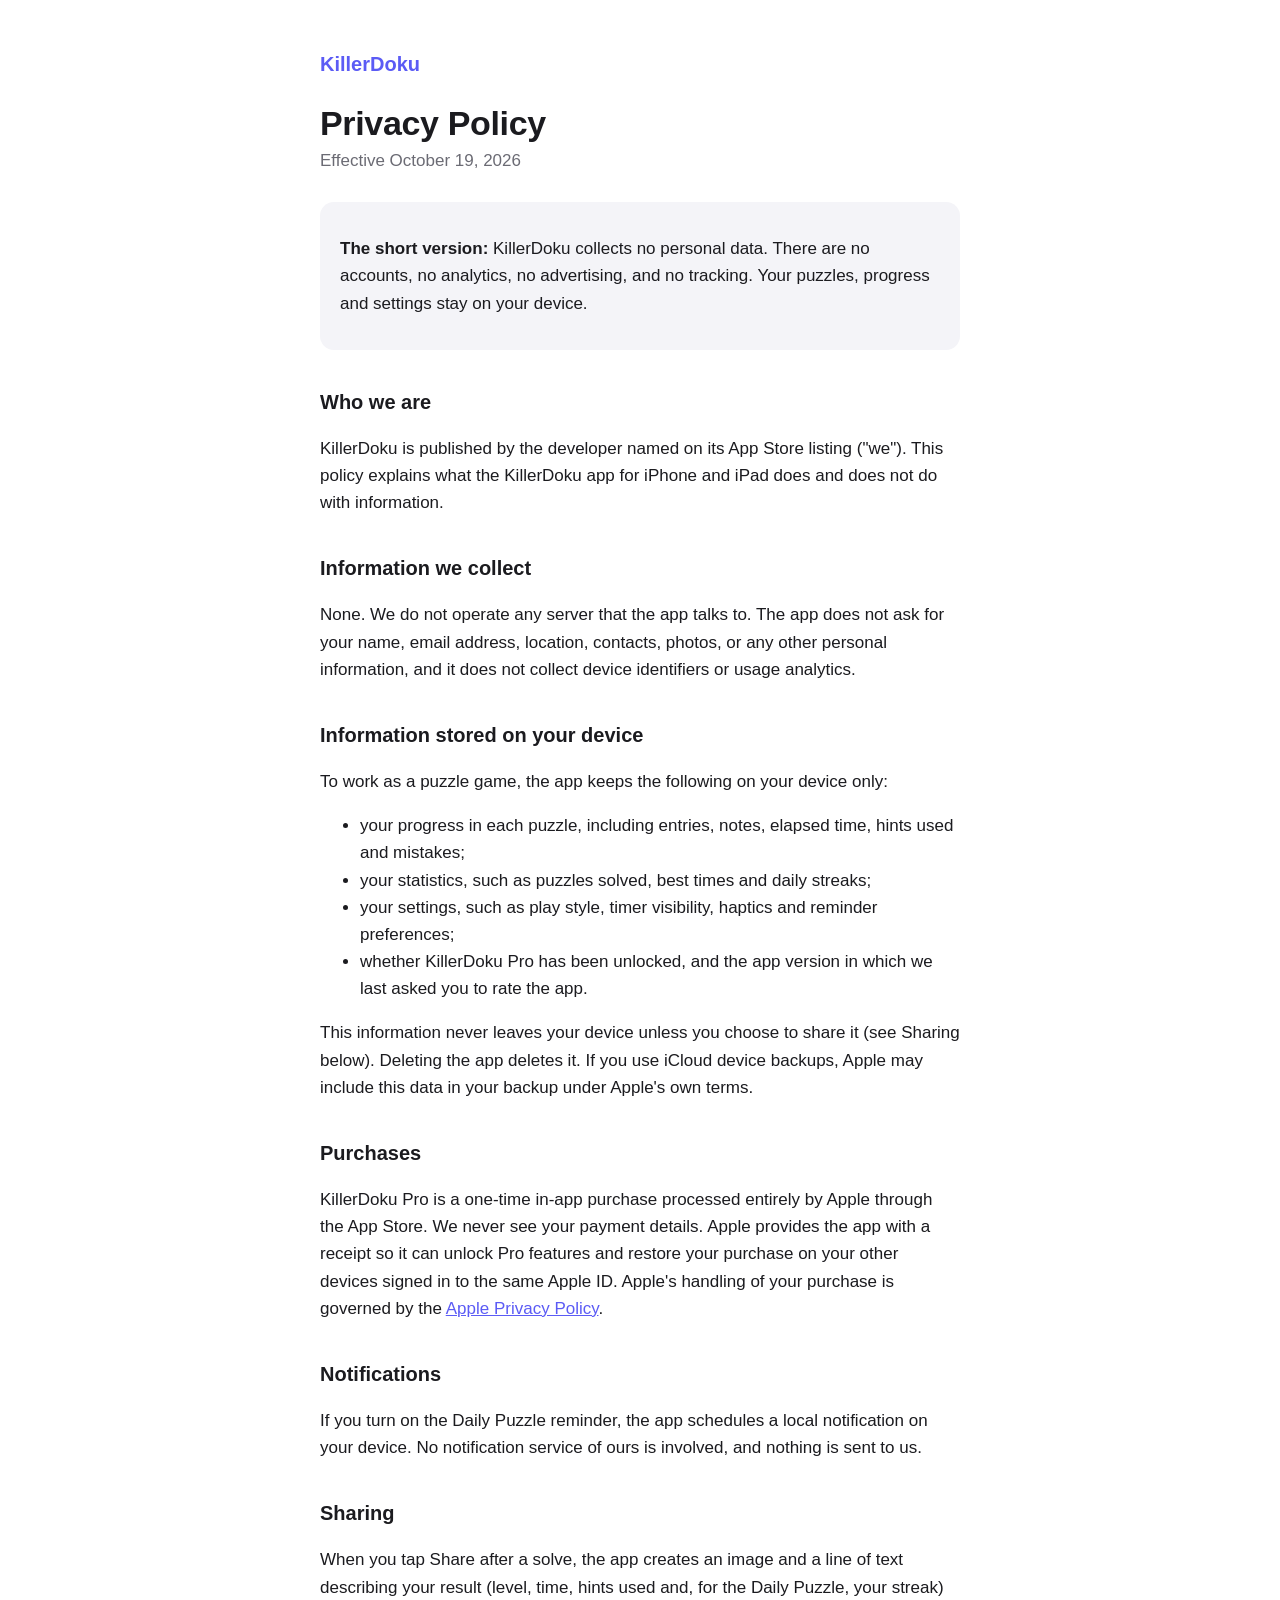
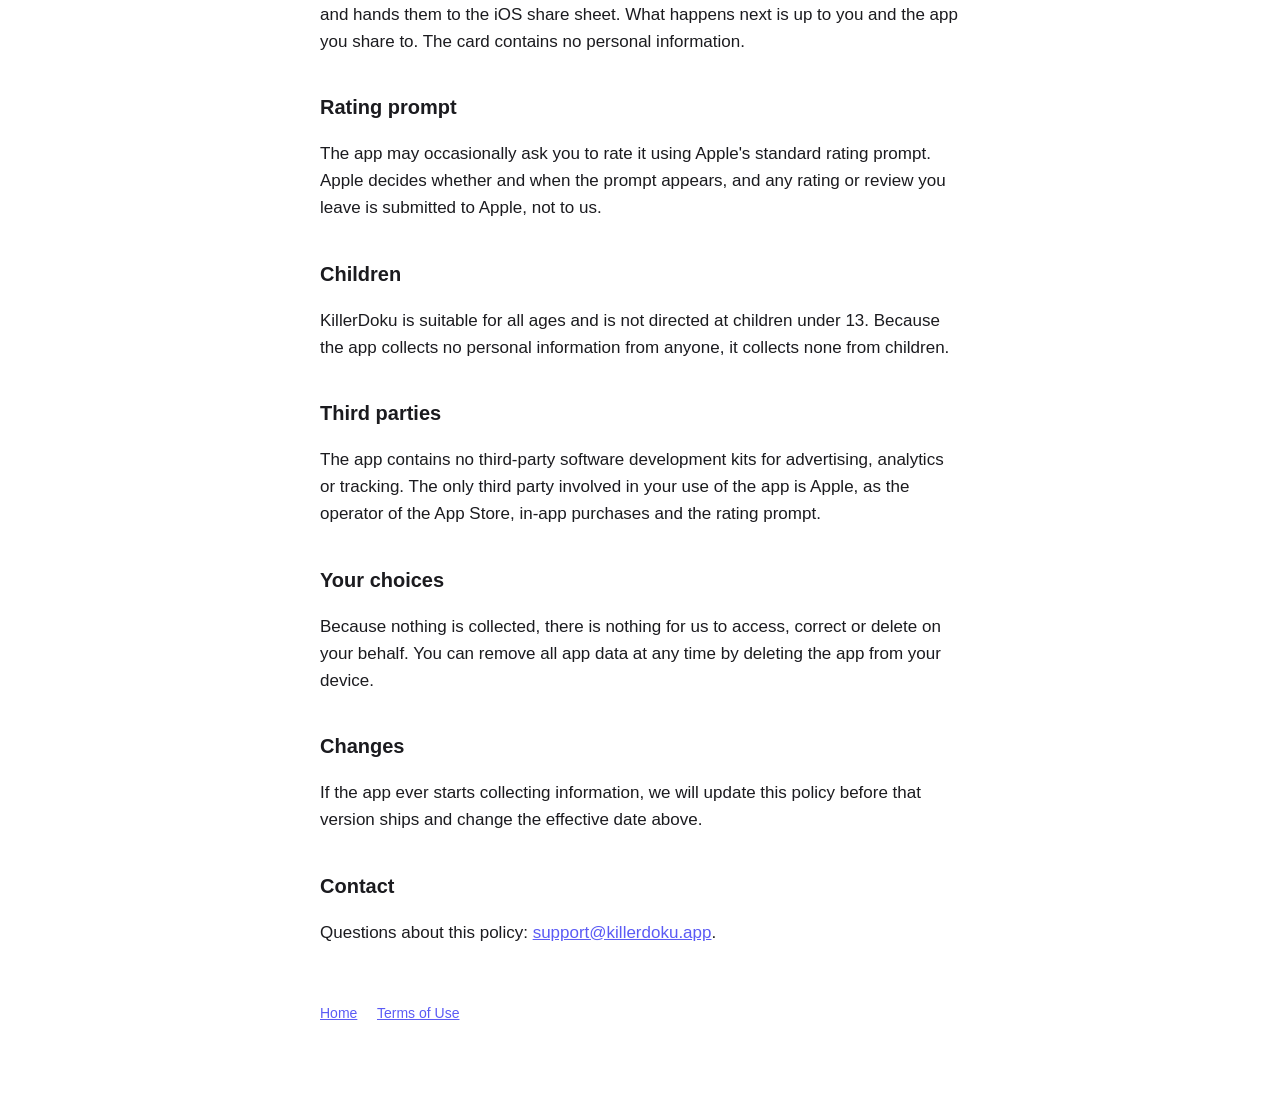
==== killerdoku/privacy/index.html @ 7d230b25 "Publish KillerDoku legal and support pages at /killerdoku (support, privacy, terms)" ====
<!doctype html>
<html lang="en">
<head>
<meta charset="utf-8">
<meta name="viewport" content="width=device-width, initial-scale=1">
<title>Privacy Policy · KillerDoku</title>
<link rel="stylesheet" href="../_site.css">
</head>
<body>
<main>
<header><a href="../">KillerDoku</a></header>
<h1>Privacy Policy</h1>
<p class="meta">Effective October 19, 2026</p>

<div class="card"><p><strong>The short version:</strong> KillerDoku collects no personal data. There are no accounts, no analytics, no advertising, and no tracking. Your puzzles, progress and settings stay on your device.</p></div>

<h2>Who we are</h2>
<p>KillerDoku is published by the developer named on its App Store listing ("we"). This policy explains what the KillerDoku app for iPhone and iPad does and does not do with information.</p>

<h2>Information we collect</h2>
<p>None. We do not operate any server that the app talks to. The app does not ask for your name, email address, location, contacts, photos, or any other personal information, and it does not collect device identifiers or usage analytics.</p>

<h2>Information stored on your device</h2>
<p>To work as a puzzle game, the app keeps the following on your device only:</p>
<ul>
<li>your progress in each puzzle, including entries, notes, elapsed time, hints used and mistakes;</li>
<li>your statistics, such as puzzles solved, best times and daily streaks;</li>
<li>your settings, such as play style, timer visibility, haptics and reminder preferences;</li>
<li>whether KillerDoku Pro has been unlocked, and the app version in which we last asked you to rate the app.</li>
</ul>
<p>This information never leaves your device unless you choose to share it (see Sharing below). Deleting the app deletes it. If you use iCloud device backups, Apple may include this data in your backup under Apple's own terms.</p>

<h2>Purchases</h2>
<p>KillerDoku Pro is a one-time in-app purchase processed entirely by Apple through the App Store. We never see your payment details. Apple provides the app with a receipt so it can unlock Pro features and restore your purchase on your other devices signed in to the same Apple ID. Apple's handling of your purchase is governed by the <a href="https://www.apple.com/legal/privacy/">Apple Privacy Policy</a>.</p>

<h2>Notifications</h2>
<p>If you turn on the Daily Puzzle reminder, the app schedules a local notification on your device. No notification service of ours is involved, and nothing is sent to us.</p>

<h2>Sharing</h2>
<p>When you tap Share after a solve, the app creates an image and a line of text describing your result (level, time, hints used and, for the Daily Puzzle, your streak) and hands them to the iOS share sheet. What happens next is up to you and the app you share to. The card contains no personal information.</p>

<h2>Rating prompt</h2>
<p>The app may occasionally ask you to rate it using Apple's standard rating prompt. Apple decides whether and when the prompt appears, and any rating or review you leave is submitted to Apple, not to us.</p>

<h2>Children</h2>
<p>KillerDoku is suitable for all ages and is not directed at children under 13. Because the app collects no personal information from anyone, it collects none from children.</p>

<h2>Third parties</h2>
<p>The app contains no third-party software development kits for advertising, analytics or tracking. The only third party involved in your use of the app is Apple, as the operator of the App Store, in-app purchases and the rating prompt.</p>

<h2>Your choices</h2>
<p>Because nothing is collected, there is nothing for us to access, correct or delete on your behalf. You can remove all app data at any time by deleting the app from your device.</p>

<h2>Changes</h2>
<p>If the app ever starts collecting information, we will update this policy before that version ships and change the effective date above.</p>

<h2>Contact</h2>
<p>Questions about this policy: <a href="mailto:support@killerdoku.app">support@killerdoku.app</a>.</p>

<footer>
<a href="../">Home</a>
<a href="../terms/">Terms of Use</a>
</footer>
</main>
</body>
</html>
---- killerdoku/_site.css ----
:root { --accent: #5B5BF5; --text: #1b1b1f; --muted: #6b6b74; --bg: #ffffff; --card: #f4f4f8; }
@media (prefers-color-scheme: dark) { :root { --text: #f2f2f5; --muted: #a0a0aa; --bg: #0e0e11; --card: #1b1b20; } }
* { box-sizing: border-box; }
body { margin: 0; background: var(--bg); color: var(--text); font: 17px/1.6 -apple-system, BlinkMacSystemFont, "SF Pro Text", "Helvetica Neue", Helvetica, Arial, sans-serif; }
main { max-width: 680px; margin: 0 auto; padding: 48px 20px 80px; }
header a { color: var(--accent); text-decoration: none; font-weight: 700; font-size: 20px; }
h1 { font-size: 34px; line-height: 1.15; margin: 24px 0 4px; letter-spacing: -0.01em; }
h2 { font-size: 20px; margin: 36px 0 8px; }
p, li { color: var(--text); }
.meta { color: var(--muted); margin: 0 0 28px; }
.card { background: var(--card); border-radius: 14px; padding: 16px 20px; margin: 20px 0; }
a { color: var(--accent); }
footer { margin-top: 56px; color: var(--muted); font-size: 14px; }
footer a { margin-right: 16px; }
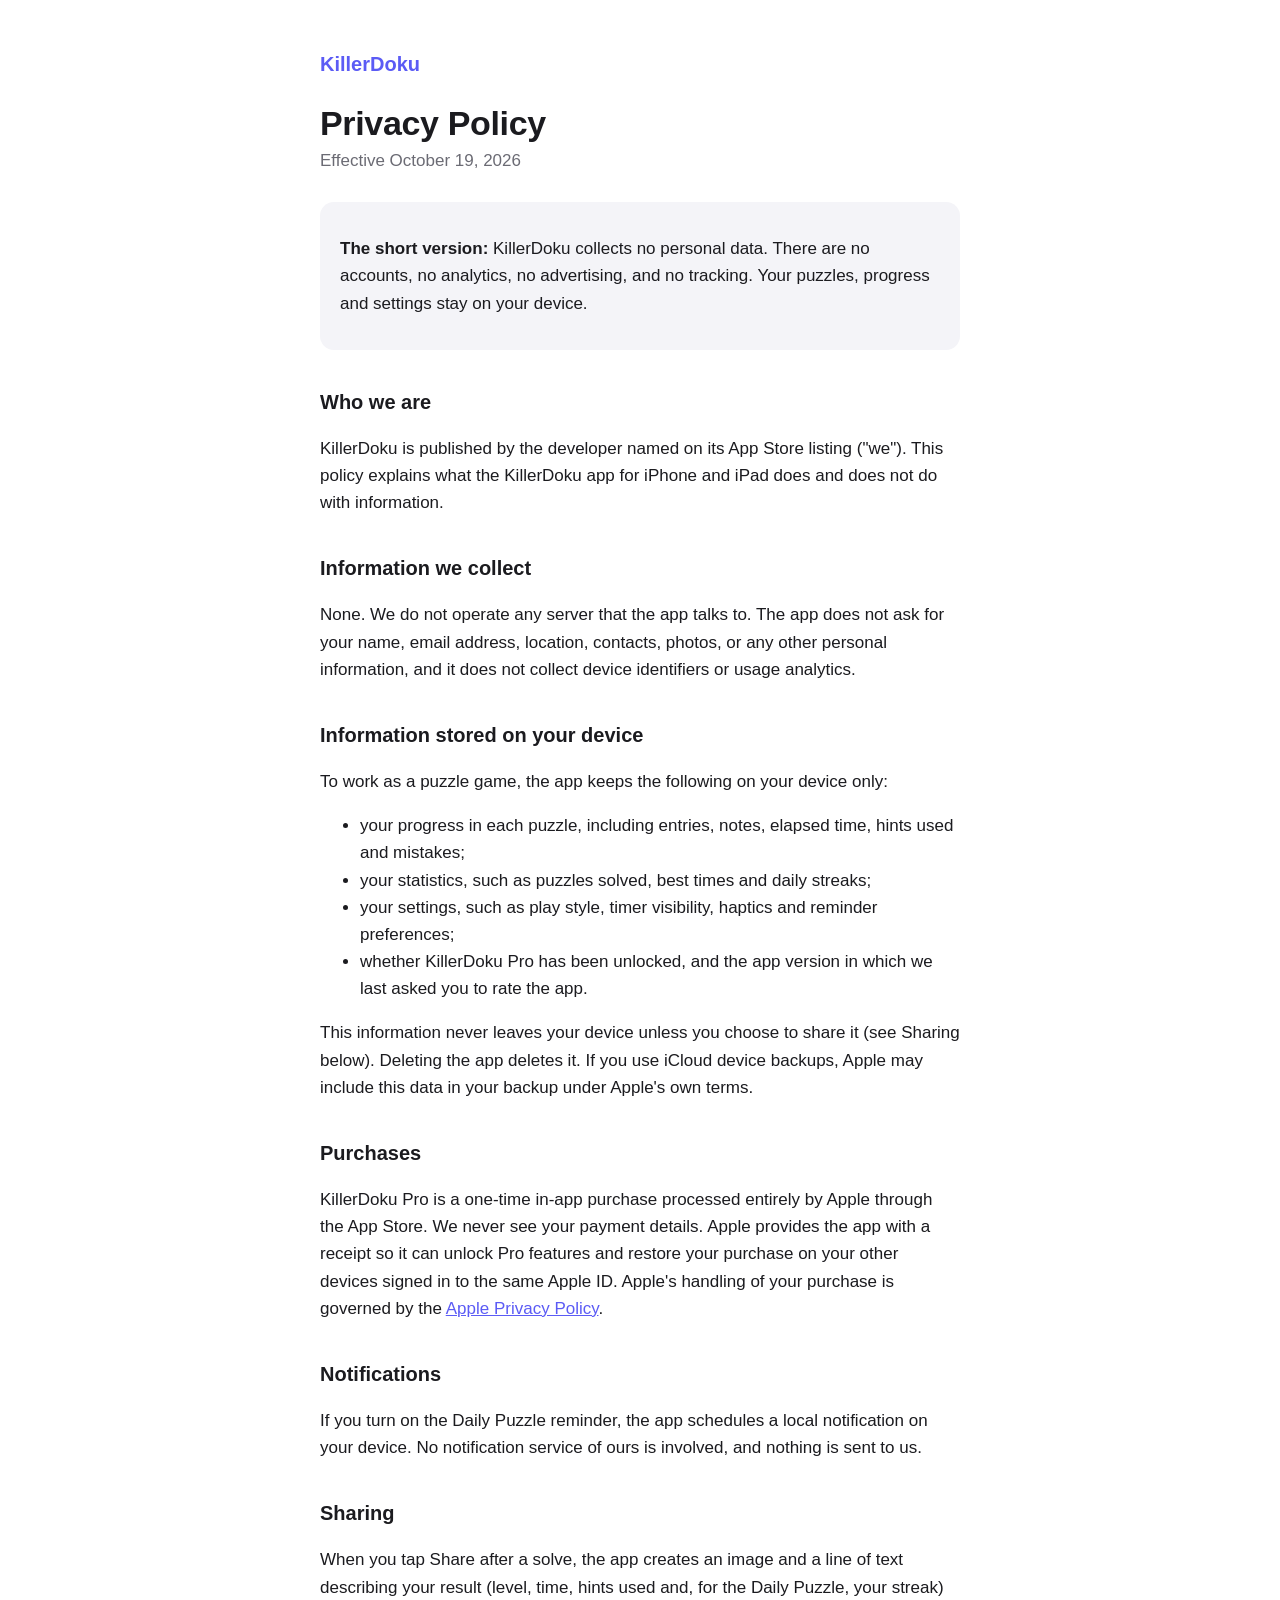
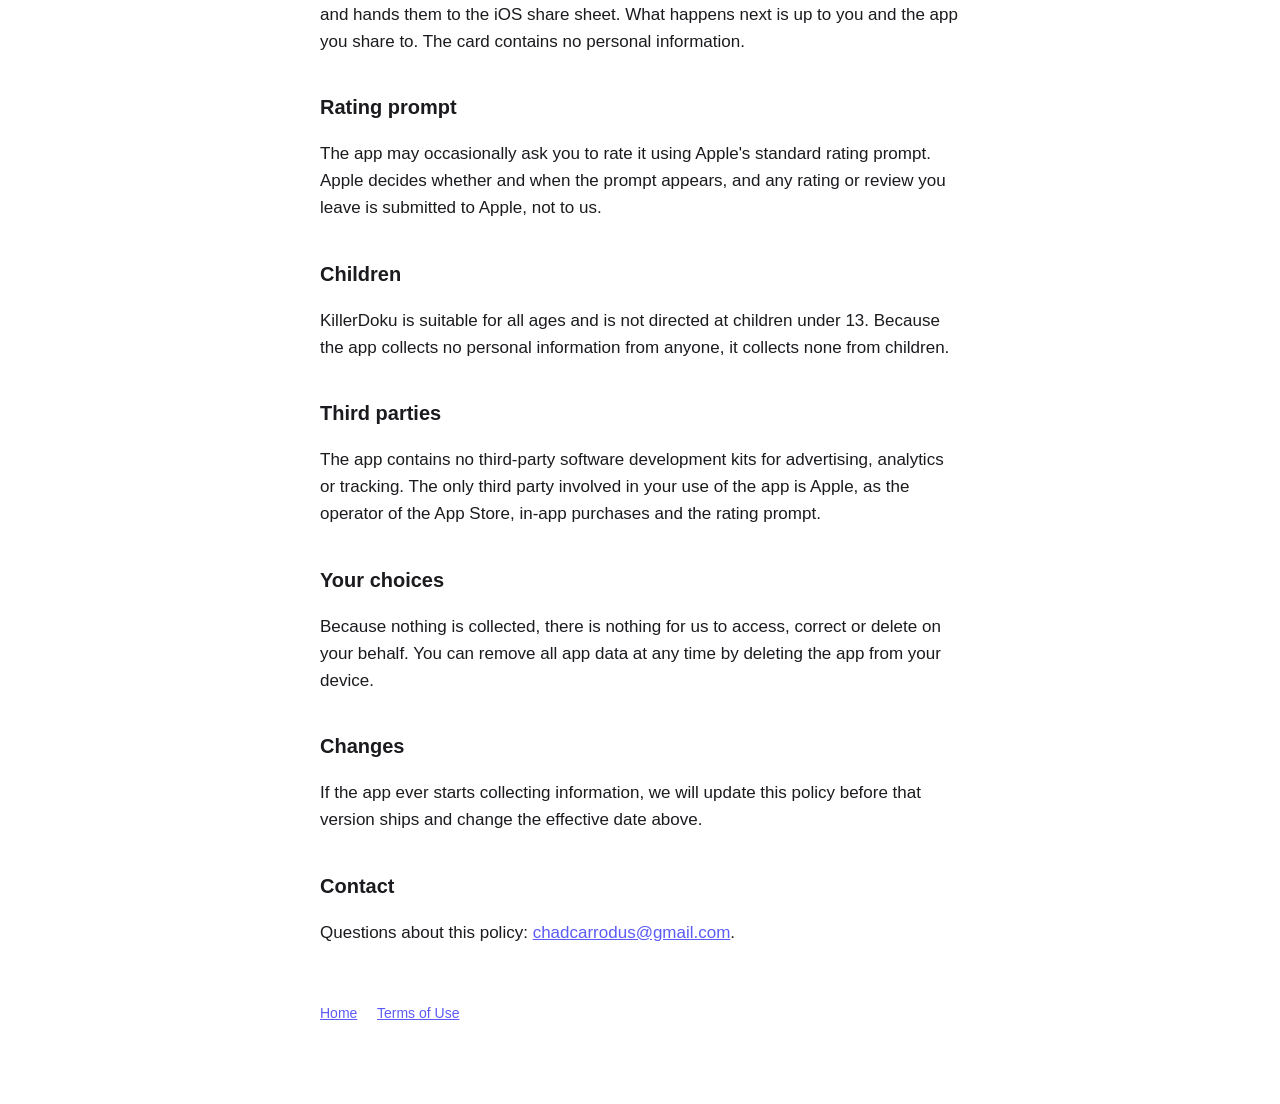
==== commit bb2c9c46: "Use a working contact address (chadcarrodus@gmail.com) until the killerdoku.app domain is registered" ====
--- a/killerdoku/privacy/index.html
+++ b/killerdoku/privacy/index.html
@@ -55,7 +55,7 @@
 <p>If the app ever starts collecting information, we will update this policy before that version ships and change the effective date above.</p>
 
 <h2>Contact</h2>
-<p>Questions about this policy: <a href="mailto:support@killerdoku.app">support@killerdoku.app</a>.</p>
+<p>Questions about this policy: <a href="mailto:chadcarrodus@gmail.com">chadcarrodus@gmail.com</a>.</p>
 
 <footer>
 <a href="../">Home</a>
